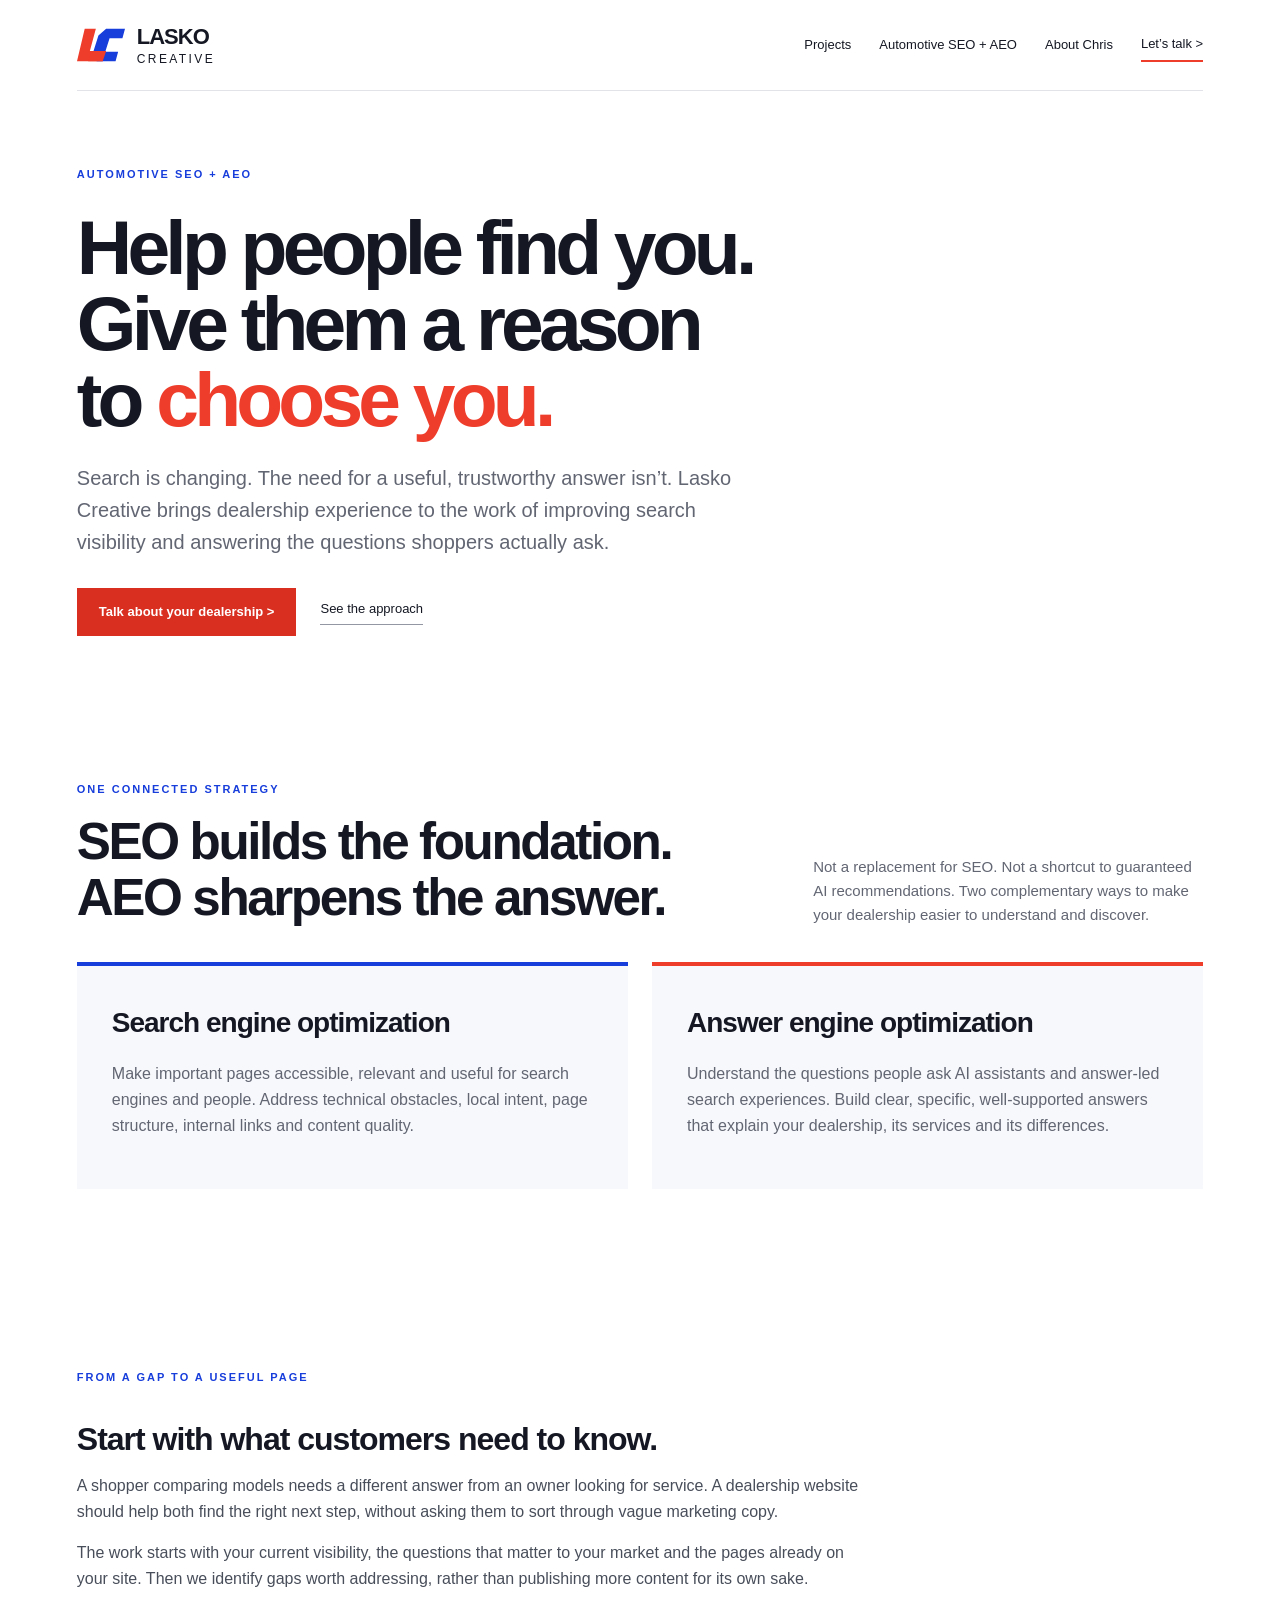
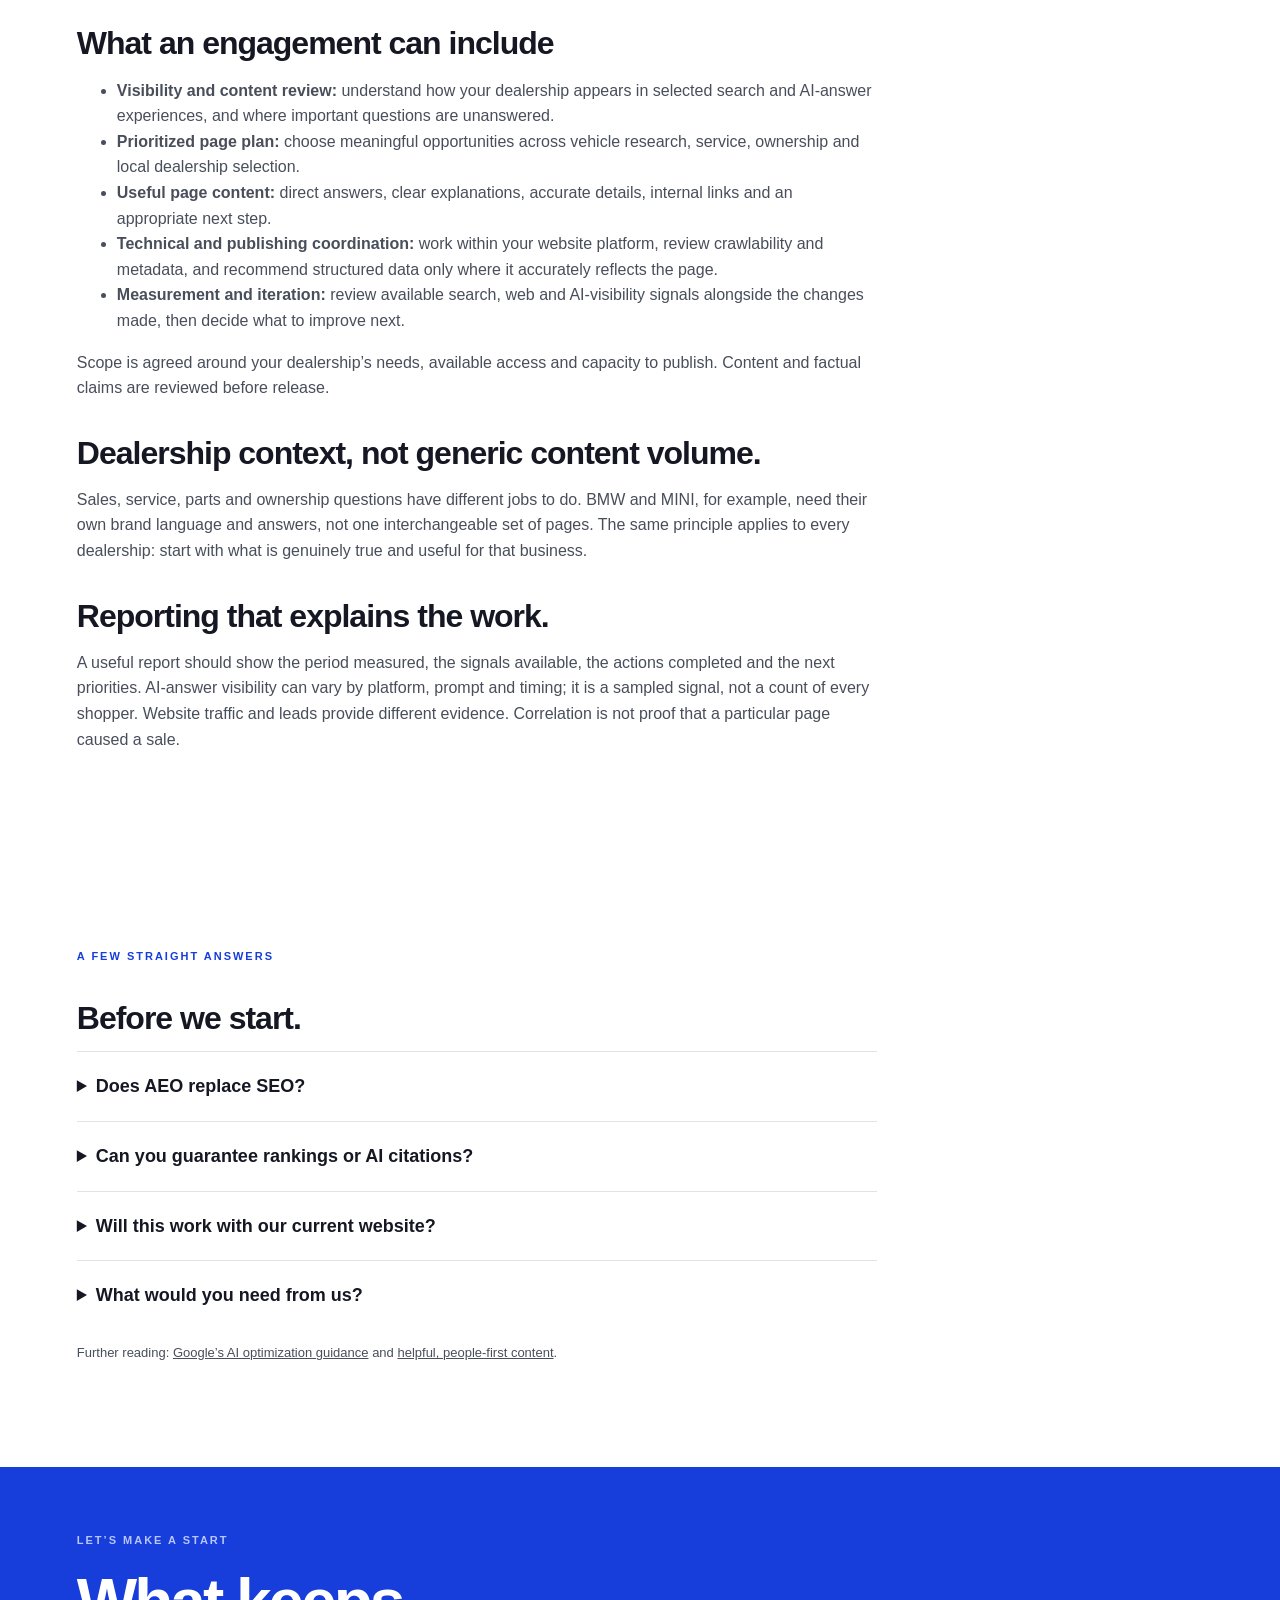
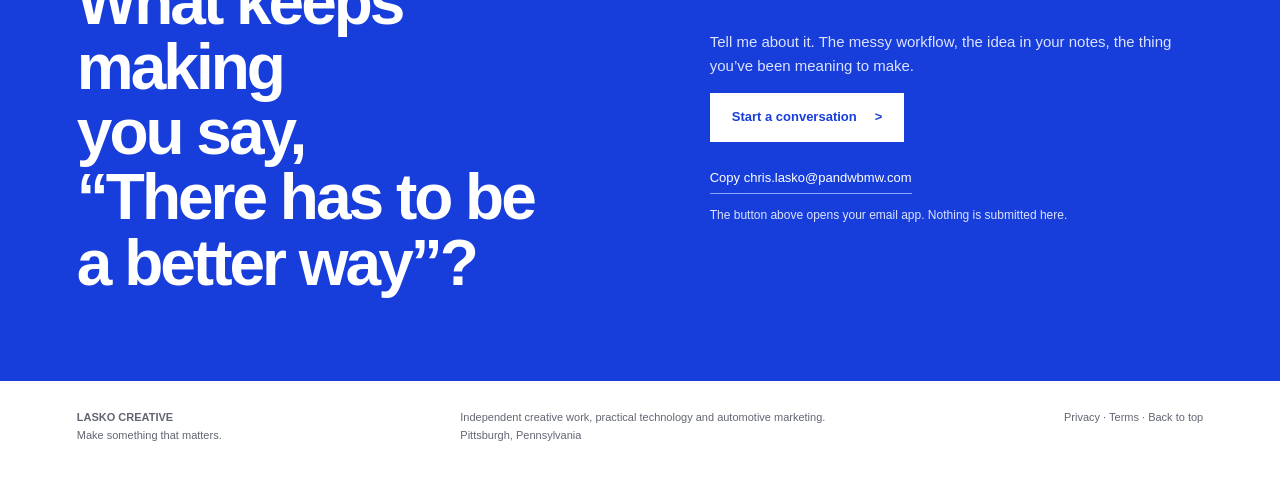
==== automotive-seo-aeo.html @ c9254aad "Redesign Lasko Creative with creative portfolio, automotive SEO/AEO and MINI Describer" ====
<!doctype html><html lang="en"><head>  <!-- Google tag (gtag.js) -->
  <script async src="https://www.googletagmanager.com/gtm.js?id=GTM-NS23FXH4"></script>
  <script async src="https://www.googletagmanager.com/gtag/js?id=G-GV3D54EW70"></script>
  <script>
    window.dataLayer = window.dataLayer || [];
    function gtag(){dataLayer.push(arguments);}
    gtag('js', new Date());

    gtag('config', 'G-GV3D54EW70');
  </script>
  <meta charset="utf-8"><meta name="viewport" content="width=device-width,initial-scale=1"><title>Automotive SEO & AEO for Dealerships | Lasko Creative</title><meta name="description" content="Dealership-focused SEO and answer engine optimization: useful content, clearer local information, practical publishing and transparent reporting."><link rel="canonical" href="https://laskocreative.com/automotive-seo-aeo.html"><meta property="og:type" content="website"><meta property="og:title" content="Automotive SEO & AEO for Dealerships | Lasko Creative"><meta property="og:description" content="Dealership-focused SEO and answer engine optimization: useful content, clearer local information, practical publishing and transparent reporting."><meta property="og:url" content="https://laskocreative.com/automotive-seo-aeo.html"><meta property="og:image" content="https://laskocreative.com/assets/sculpture.webp"><link rel="stylesheet" href="assets/site.css"><script type="application/ld+json">{"@context": "https://schema.org", "@type": "Service", "name": "Automotive SEO and AEO", "serviceType": "Search engine optimization and answer engine optimization for dealerships", "provider": {"@type": "Organization", "name": "Lasko Creative", "url": "https://laskocreative.com/"}, "url": "https://laskocreative.com/automotive-seo-aeo.html"}</script><script defer src="assets/site.js"></script></head><body><a class="skip" href="#main">Skip to content</a><header class="wrap" id="top"><nav class="nav" aria-label="Main navigation"><a class="brand" href="index.html" aria-label="Lasko Creative home"><svg viewBox="0 0 56 46" aria-hidden="true"><path d="M9 4H22L15 30H34L30 42H0Z" fill="#ef3d2b"/><path d="M34 4H56L53 15H38L33 31H48L45 42H23L18 34L25 12Z" fill="#173ddb"/><path d="M17 30H34L30 42H13Z" fill="#ef3d2b"/></svg><span><strong>LASKO</strong><small>CREATIVE</small></span></a><button class="menu-button" id="menu" aria-expanded="false" aria-controls="nav-links">Menu</button><div class="nav-links" id="nav-links"><a href="projects.html">Projects</a><a href="automotive-seo-aeo.html">Automotive SEO + AEO</a><a href="index.html#about">About Chris</a><a class="contact-link" href="#contact">Let’s talk &gt;</a></div></nav></header><main id="main"><div class="wrap"><section class="page-hero"><div class="eyebrow">Automotive SEO + AEO</div><h1>Help people find you.<br>Give them a reason<br>to <span>choose you.</span></h1><p>Search is changing. The need for a useful, trustworthy answer isn’t. Lasko Creative brings dealership experience to the work of improving search visibility and answering the questions shoppers actually ask.</p><div class="buttons"><a class="btn" href="#contact">Talk about your dealership &gt;</a><a class="text-link" href="#approach">See the approach</a></div></section><section class="section" id="approach"><div class="section-head"><div><div class="eyebrow">One connected strategy</div><h2>SEO builds the foundation.<br>AEO sharpens the answer.</h2></div><p>Not a replacement for SEO. Not a shortcut to guaranteed AI recommendations. Two complementary ways to make your dealership easier to understand and discover.</p></div><div class="path-grid"><article class="path"><h3>Search engine optimization</h3><p>Make important pages accessible, relevant and useful for search engines and people. Address technical obstacles, local intent, page structure, internal links and content quality.</p></article><article class="path red"><h3>Answer engine optimization</h3><p>Understand the questions people ask AI assistants and answer-led search experiences. Build clear, specific, well-supported answers that explain your dealership, its services and its differences.</p></article></div></section><section class="section prose"><div class="eyebrow">From a gap to a useful page</div><h2>Start with what customers need to know.</h2><p>A shopper comparing models needs a different answer from an owner looking for service. A dealership website should help both find the right next step, without asking them to sort through vague marketing copy.</p><p>The work starts with your current visibility, the questions that matter to your market and the pages already on your site. Then we identify gaps worth addressing, rather than publishing more content for its own sake.</p><h2>What an engagement can include</h2><ul><li><strong>Visibility and content review:</strong> understand how your dealership appears in selected search and AI-answer experiences, and where important questions are unanswered.</li><li><strong>Prioritized page plan:</strong> choose meaningful opportunities across vehicle research, service, ownership and local dealership selection.</li><li><strong>Useful page content:</strong> direct answers, clear explanations, accurate details, internal links and an appropriate next step.</li><li><strong>Technical and publishing coordination:</strong> work within your website platform, review crawlability and metadata, and recommend structured data only where it accurately reflects the page.</li><li><strong>Measurement and iteration:</strong> review available search, web and AI-visibility signals alongside the changes made, then decide what to improve next.</li></ul><p>Scope is agreed around your dealership’s needs, available access and capacity to publish. Content and factual claims are reviewed before release.</p><h2>Dealership context, not generic content volume.</h2><p>Sales, service, parts and ownership questions have different jobs to do. BMW and MINI, for example, need their own brand language and answers, not one interchangeable set of pages. The same principle applies to every dealership: start with what is genuinely true and useful for that business.</p><h2>Reporting that explains the work.</h2><p>A useful report should show the period measured, the signals available, the actions completed and the next priorities. AI-answer visibility can vary by platform, prompt and timing; it is a sampled signal, not a count of every shopper. Website traffic and leads provide different evidence. Correlation is not proof that a particular page caused a sale.</p></section><section class="section prose"><div class="eyebrow">A few straight answers</div><h2>Before we start.</h2><details><summary>Does AEO replace SEO?</summary><p>No. Search engines and AI-answer experiences still need accessible, useful information. Technical SEO, relevant content and clear business information remain important foundations. AEO adds attention to how questions are answered and how a business is represented in AI-generated responses.</p></details><details><summary>Can you guarantee rankings or AI citations?</summary><p>No. Search rankings, inclusion and AI citations are controlled by outside platforms. The commitment is to useful work, factual content, transparent measurement and a clear improvement plan, not a guaranteed placement.</p></details><details><summary>Will this work with our current website?</summary><p>The plan should fit your existing platform and publishing process. Access, templates and technical limits are reviewed first. Content can be prepared for your team or website provider to review and deploy; changes are not assumed to happen automatically.</p></details><details><summary>What would you need from us?</summary><p>A conversation about priorities, your website and brand guidance, accurate dealership information, and the relevant reporting or access you can authorize. We can start with a scoped review rather than a large technology project.</p></details><p class="note">Further reading: <a href="https://developers.google.com/search/docs/fundamentals/ai-optimization-guide">Google’s AI optimization guidance</a> and <a href="https://developers.google.com/search/docs/fundamentals/creating-helpful-content">helpful, people-first content</a>.</p></section></div><section class="contact" id="contact"><div class="contact-inner"><div><div class="eyebrow">Let’s make a start</div><h2>What keeps making<br>you say,<br>“There has to be<br>a better way”?</h2></div><div class="contact-actions"><p>Tell me about it. The messy workflow, the idea in your notes, the thing you’ve been meaning to make.</p><a class="btn" href="mailto:chris.lasko@pandwbmw.com?subject=An%20idea%20for%20Lasko%20Creative">Start a conversation <span aria-hidden="true">&gt;</span></a><br><button class="copy-email" id="copy-email">Copy chris.lasko@pandwbmw.com</button><p class="copy-status" id="copy-status" aria-live="polite">The button above opens your email app. Nothing is submitted here.</p></div></div></section></main><footer class="wrap footer"><div><strong>LASKO CREATIVE</strong><br>Make something that matters.</div><p>Independent creative work, practical technology and automotive marketing.<br>Pittsburgh, Pennsylvania</p><div><a href="privacy.html">Privacy</a> · <a href="terms.html">Terms</a> · <a href="#top">Back to top</a></div></footer></body></html>
---- assets/site.css ----
:root{--red:#ef3d2b;--blue:#173ddb;--ink:#151823;--muted:#626673;--line:#e1e3e9;--paper:#f7f8fb}*{box-sizing:border-box}html{scroll-behavior:smooth;scroll-padding-top:100px}body{margin:0;background:white;color:var(--ink);font:16px/1.6 Arial,Helvetica,sans-serif}body.modal-open{overflow:hidden}a{color:inherit}button,input,textarea{font:inherit}button,a{-webkit-tap-highlight-color:transparent}button{cursor:pointer}button:focus-visible,a:focus-visible,summary:focus-visible{outline:3px solid var(--blue);outline-offset:5px}.skip{position:absolute;left:20px;top:-100px;background:white;padding:12px;z-index:20}.skip:focus{top:12px}.concept-banner{background:var(--blue);color:white;padding:7px 6vw;font-size:11px;text-align:center;letter-spacing:.4px}.wrap{width:min(1210px,88vw);margin:auto}.nav{display:flex;align-items:center;justify-content:space-between;padding:24px 0;border-bottom:1px solid var(--line)}.brand{text-decoration:none;display:flex;align-items:center;gap:12px;line-height:1}.brand svg{width:48px;height:42px}.brand strong{font-size:22px;font-weight:900;letter-spacing:-1px}.brand small{display:block;font-size:12px;font-weight:400;letter-spacing:2.4px;margin-top:5px}.nav-links{display:flex;align-items:center;gap:28px;font-size:13px}.nav-links a{text-decoration:none}.nav-links .contact-link{border-bottom:2px solid var(--red);padding:6px 0}.menu-button{display:none}.hero{display:grid;grid-template-columns:1.1fr 1fr;gap:15px;align-items:center;min-height:570px;padding:54px 0 64px}.eyebrow{font-size:11px;font-weight:700;letter-spacing:2px;text-transform:uppercase;color:var(--blue)}h1{font-size:clamp(54px,5.8vw,83px);line-height:.99;letter-spacing:-4.8px;margin:25px 0;font-weight:850}h1 span{color:var(--red)}.hero p{max-width:460px;color:var(--muted);font-size:18px;line-height:1.65}.hero-art{position:relative;margin-left:-38px;z-index:-1}.hero-art img{display:block;width:125%;margin-left:-10%;height:400px;object-fit:cover;object-position:65% center}.hero-art figcaption{font-size:10px;color:#7c808b;text-align:right;margin-top:15px}.buttons{display:flex;gap:24px;align-items:center;margin-top:30px;flex-wrap:wrap}.btn{border:0;background:#d92f20;color:white;padding:14px 22px;text-decoration:none;font-size:13px;font-weight:bold;display:inline-flex;gap:18px;align-items:center}.btn:hover{background:#c92e20}.text-link{font-size:13px;text-decoration:none;border-bottom:1px solid #9297a3;padding-bottom:4px}.statement{border-top:1px solid var(--line);border-bottom:1px solid var(--line);display:flex;gap:35px;justify-content:space-between;padding:23px 0;font-size:13px}.statement span{color:var(--muted)}.section{padding:90px 0}.section-head{display:flex;justify-content:space-between;align-items:end;gap:30px;margin-bottom:35px}.section h2{font-size:clamp(34px,4vw,52px);letter-spacing:-2.4px;line-height:1.1;margin:15px 0 0;font-weight:750}.section-head p{max-width:390px;margin:0;color:var(--muted);font-size:15px}.filters{display:flex;gap:8px;flex-wrap:wrap;margin:0 0 28px}.filter{background:white;border:1px solid var(--line);border-radius:24px;padding:8px 16px;font-size:12px}.filter[aria-pressed=true]{background:var(--ink);color:white;border-color:var(--ink)}.grid{display:grid;grid-template-columns:repeat(2,1fr);gap:44px 28px}.project[hidden]{display:none}.project{margin:0;min-width:0}.project-open{width:100%;border:0;background:transparent;text-align:left;padding:0;color:inherit;display:block}.project-image{height:290px;overflow:hidden;background:#e9eefc;display:flex;align-items:center;justify-content:center;position:relative}.project-image img{width:89%;height:85%;object-fit:contain;filter:drop-shadow(0 10px 15px #18214020);transition:transform .3s}.project-open:hover img{transform:translateY(-5px)}.creative{background:#faf0e8}.license{background:#eceef4}.review{background:var(--blue);color:white;justify-content:flex-start;padding:30px 45px}.review-art{font-size:46px;font-weight:800;line-height:1.07;letter-spacing:-2px}.review-art span{display:block;color:#aebefb}.image-tag{position:absolute;top:14px;left:14px;font-size:10px;background:white;color:var(--ink);padding:4px 8px}.project-title{display:flex;justify-content:space-between;gap:15px;align-items:center;margin-top:17px}.project h3{font-size:23px;margin:0;letter-spacing:-.7px}.project .arrow{border:1px solid var(--line);width:34px;height:34px;border-radius:50%;display:grid;place-items:center;font-size:20px}.project p{color:var(--muted);font-size:14px;margin:5px 0}.project-meta{font-size:10px;text-transform:uppercase;letter-spacing:1px;color:var(--blue);margin-top:12px}.work-count{font-size:12px;color:var(--muted);margin:25px 0 0}.help{background:var(--paper)}.service-list{margin-top:35px}.service-row{display:grid;grid-template-columns:55px 1fr 1.2fr;gap:25px;border-top:1px solid #d9dde6;padding:28px 0}.service-row:last-child{border-bottom:1px solid #d9dde6}.service-no{color:#d92f20;font:12px monospace}.service-row h3{font-size:25px;letter-spacing:-.7px;line-height:1.2;margin:0}.service-row p{font-size:15px;margin:0;color:var(--muted)}.process{display:grid;grid-template-columns:repeat(3,1fr);gap:35px;margin-top:45px}.process article{border-top:3px solid var(--blue);padding-top:20px}.process h3{font-size:21px;margin:7px 0}.process p{font-size:15px;color:var(--muted)}.about{display:grid;grid-template-columns:.85fr 1.15fr;gap:10%;align-items:start;border-top:1px solid var(--line)}.signature{font:italic 36px Georgia;margin-top:25px}.about-copy p{font-size:19px;line-height:1.75;margin-top:0;color:#414652}.about-copy p:last-child{font-size:15px;color:var(--muted)}.about-mark{font-size:110px;line-height:1;letter-spacing:-13px;font-weight:900;color:var(--red);margin:30px 0 15px}.contact{background:var(--blue);color:white;padding:65px 6vw}.contact-inner{width:min(1210px,100%);margin:auto;display:grid;grid-template-columns:1.1fr 1fr;gap:8%;align-items:center}.contact .eyebrow{color:#b8c7ff}.contact h2{font-size:clamp(40px,5vw,67px);line-height:1.02;letter-spacing:-3px;margin:20px 0}.contact p{color:#dce3ff;font-size:15px}.contact .btn{background:white;color:var(--blue)}.contact .btn:hover{background:#e7ecff}.contact-actions{padding-top:10px}.copy-email{background:none;color:white;border:0;border-bottom:1px solid #8ea5ff;padding:4px 0;margin-top:22px;font-size:13px;text-align:left;word-break:break-all}.copy-status{min-height:25px;font-size:12px!important}.footer{display:flex;justify-content:space-between;gap:25px;align-items:start;padding:28px 0 35px;font-size:11px;color:var(--muted)}.footer p{margin:0;max-width:550px}.footer a{text-decoration:none}dialog{border:0;padding:0;width:min(760px,92vw);max-height:88vh;box-shadow:0 20px 90px #0004}dialog::backdrop{background:#0d1834a8;backdrop-filter:blur(5px)}.dialog-top{display:flex;justify-content:space-between;align-items:center;padding:22px 30px;border-bottom:1px solid var(--line)}.close{background:white;border:1px solid var(--line);font-size:12px;padding:8px 13px}.dialog-body{padding:32px}.dialog-body h2{font-size:37px;letter-spacing:-1.5px;line-height:1.1;margin:8px 0 20px}.dialog-body p{color:#535967}.dialog-body h3{font-size:14px;margin-top:25px}.dialog-body ul{padding-left:20px;font-size:15px;color:#535967}.dialog-body .btn{margin-top:20px}.dialog-note{font-size:11px!important;color:#7b808a!important}.dialog-status{color:var(--blue);font-size:11px;text-transform:uppercase;letter-spacing:1px}.empty{padding:30px 0;color:var(--muted)}@media(max-width:800px){.wrap{width:88vw}.hero{grid-template-columns:1fr;padding:48px 0 25px;min-height:0}.hero-copy{position:relative;z-index:1}.hero h1{font-size:62px;letter-spacing:-3.3px;max-width:550px}.hero p{max-width:540px}.hero-art{margin:0}.hero-art img{height:260px;width:100%;margin:0;object-position:70% center}.hero-art figcaption{margin-top:0}.statement{gap:14px;flex-wrap:wrap}.section{padding:60px 0}.section-head{display:block}.section-head p{margin-top:20px}.grid{gap:32px 22px}.project-image{height:220px}.service-row{grid-template-columns:30px 1fr;gap:15px}.service-row p{grid-column:2}.process{gap:25px}.about{gap:35px}.contact-inner{grid-template-columns:1fr;gap:20px}}@media(max-width:560px){.nav{padding:20px 0;position:relative}.brand strong{font-size:20px}.brand svg{width:41px}.menu-button{display:block;background:white;border:1px solid var(--line);padding:8px 11px;font-size:12px}.nav-links{display:none;position:absolute;top:84px;background:white;left:0;right:0;z-index:10;box-shadow:0 10px 25px #0001;padding:25px;align-items:start;gap:20px}.nav-links.open{display:flex;flex-direction:column}.hero h1{font-size:53px;letter-spacing:-2.8px}.hero p{font-size:16px}.hero-art img{height:225px}.hero-art{margin-top:15px}.statement{font-size:11px}.grid{grid-template-columns:1fr}.project-image{height:270px}.section h2{font-size:36px;letter-spacing:-1.8px}.process,.about{grid-template-columns:1fr}.about-mark{display:none}.about-copy p{font-size:17px}.contact{padding:50px 6vw}.contact h2{font-size:45px;letter-spacing:-2px}.footer{flex-direction:column;gap:15px}.dialog-top{padding:17px 20px}.dialog-body{padding:24px}.dialog-body h2{font-size:30px}.concept-banner{font-size:10px}.review-art{font-size:43px}}@media(prefers-reduced-motion:reduce){html{scroll-behavior:auto}*{transition:none!important}}@media print{.concept-banner,.filters,.menu-button,.contact-actions,dialog{display:none}.project{break-inside:avoid}.hero-art img{height:250px}.section{padding:30px 0}.contact{background:#eef2ff;color:var(--ink)}.contact p{color:var(--ink)}}

.page-hero{padding:75px 0 55px;max-width:850px}.page-hero h1{font-size:clamp(45px,6vw,78px)}.page-hero p{font-size:20px;color:var(--muted);max-width:690px}.path-grid{display:grid;grid-template-columns:1fr 1fr;gap:24px}.path{padding:35px;background:var(--paper);border-top:4px solid var(--blue)}.path h3{font-size:28px;letter-spacing:-1px;margin:0 0 15px}.path p{color:var(--muted)}.path.red{border-color:var(--red)}.prose{max-width:800px}.prose h2{font-size:32px;letter-spacing:-1px;margin:35px 0 15px}.prose p,.prose li{color:#484e5a}.detail-image{width:100%;max-height:530px;object-fit:contain;background:var(--paper);padding:35px;margin-bottom:30px}.status{font-size:11px;font-weight:bold;letter-spacing:1px;text-transform:uppercase;color:var(--blue)}details{padding:20px 0;border-top:1px solid var(--line)}summary{font-size:18px;font-weight:bold;cursor:pointer}.project-open{text-decoration:none}.hero-art{z-index:0;pointer-events:none}.hero{overflow:hidden}.review-art{margin:0}.note{font-size:13px;color:var(--muted)}@media(max-width:650px){.path-grid{grid-template-columns:1fr}.page-hero{padding:45px 0}.path{padding:25px}.detail-image{padding:10px}}
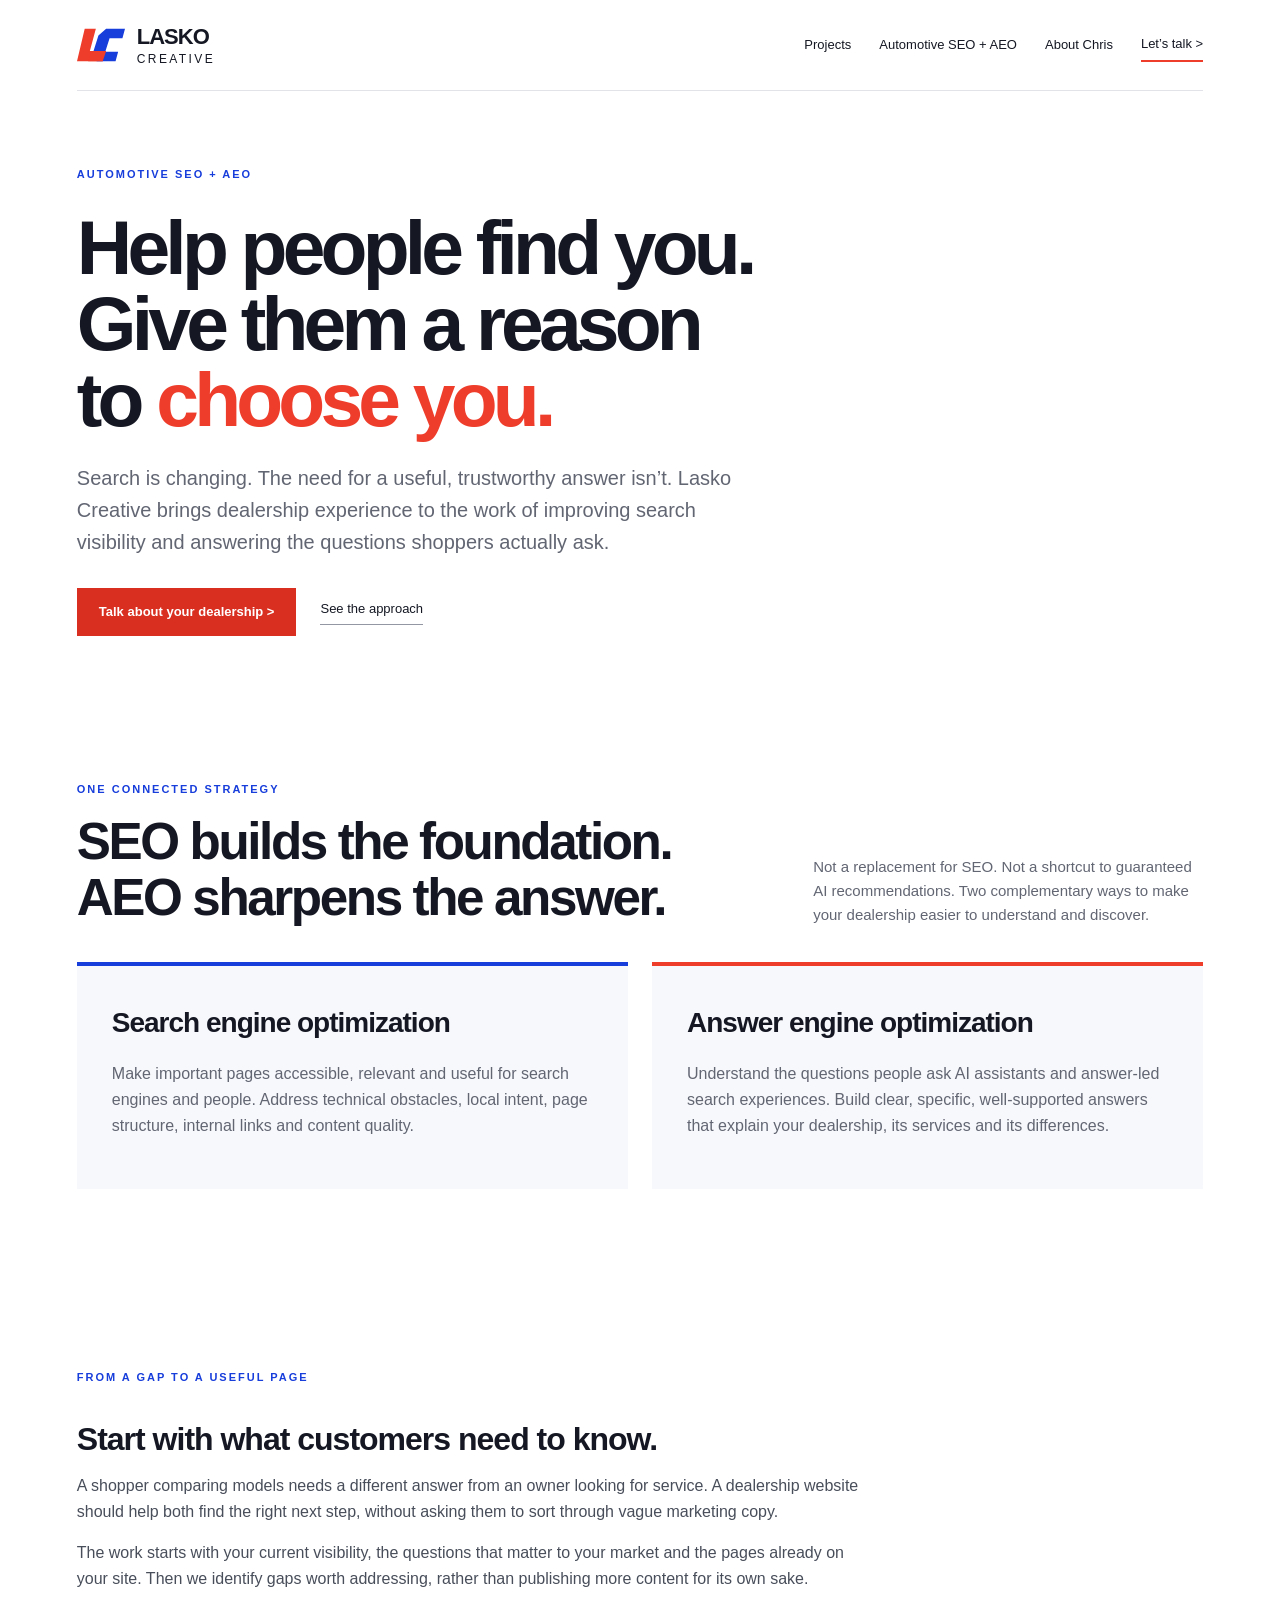
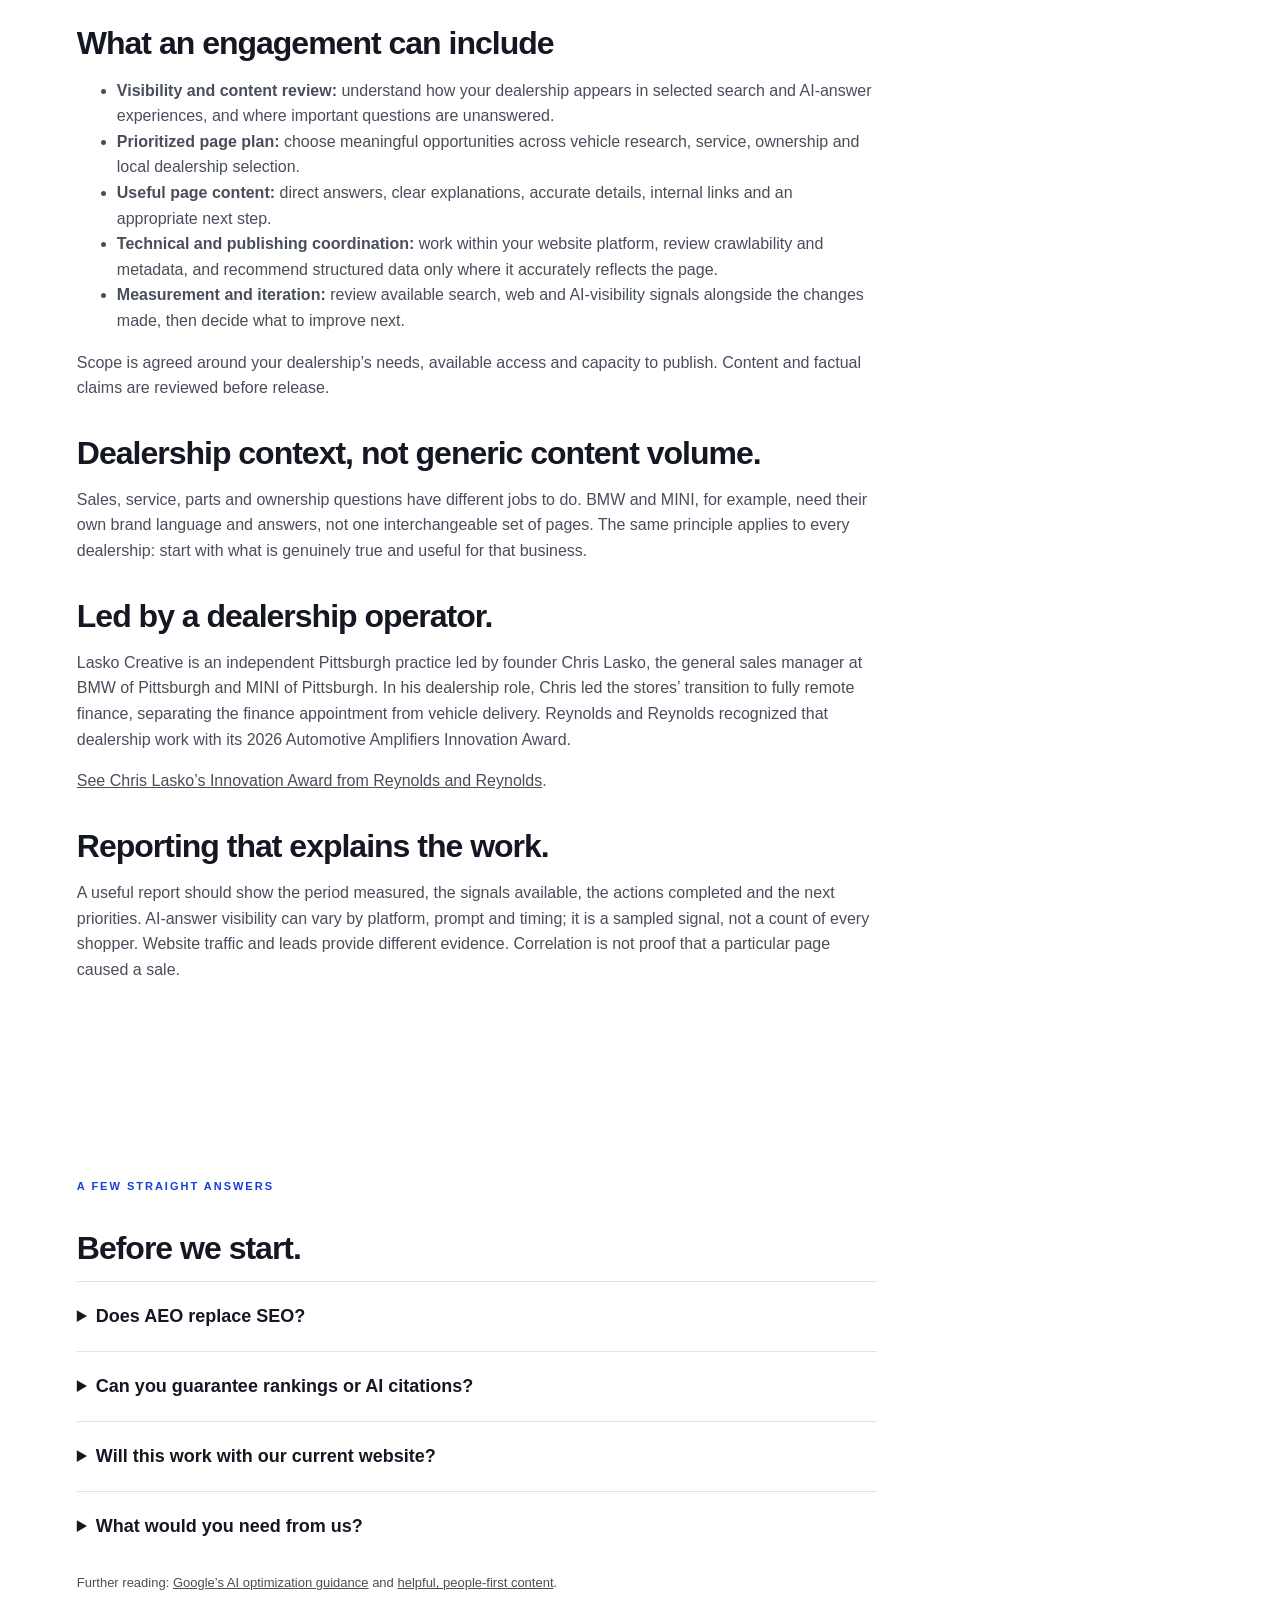
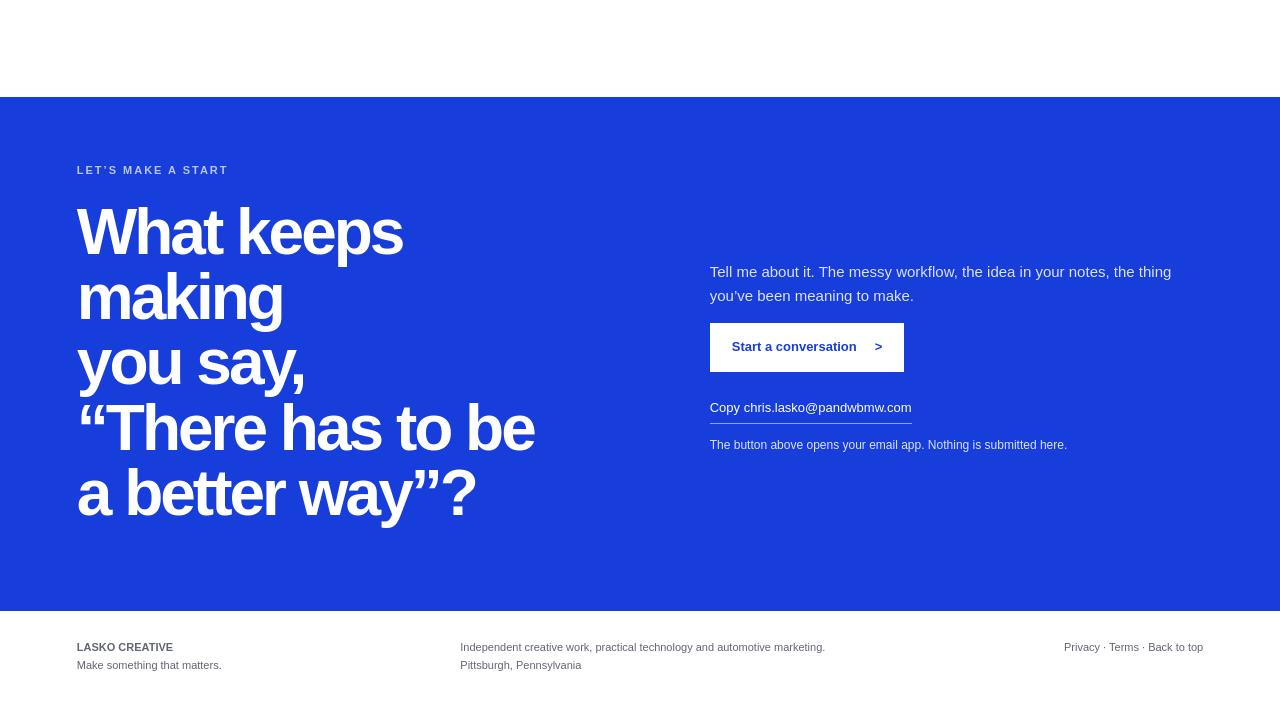
==== commit 36b141f3: "Add verified founder credentials to automotive SEO and AEO page" ====
--- a/automotive-seo-aeo.html
+++ b/automotive-seo-aeo.html
@@ -8,4 +8,4 @@
 
     gtag('config', 'G-GV3D54EW70');
   </script>
-  <meta charset="utf-8"><meta name="viewport" content="width=device-width,initial-scale=1"><title>Automotive SEO & AEO for Dealerships | Lasko Creative</title><meta name="description" content="Dealership-focused SEO and answer engine optimization: useful content, clearer local information, practical publishing and transparent reporting."><link rel="canonical" href="https://laskocreative.com/automotive-seo-aeo.html"><meta property="og:type" content="website"><meta property="og:title" content="Automotive SEO & AEO for Dealerships | Lasko Creative"><meta property="og:description" content="Dealership-focused SEO and answer engine optimization: useful content, clearer local information, practical publishing and transparent reporting."><meta property="og:url" content="https://laskocreative.com/automotive-seo-aeo.html"><meta property="og:image" content="https://laskocreative.com/assets/sculpture.webp"><link rel="stylesheet" href="assets/site.css"><script type="application/ld+json">{"@context": "https://schema.org", "@type": "Service", "name": "Automotive SEO and AEO", "serviceType": "Search engine optimization and answer engine optimization for dealerships", "provider": {"@type": "Organization", "name": "Lasko Creative", "url": "https://laskocreative.com/"}, "url": "https://laskocreative.com/automotive-seo-aeo.html"}</script><script defer src="assets/site.js"></script></head><body><a class="skip" href="#main">Skip to content</a><header class="wrap" id="top"><nav class="nav" aria-label="Main navigation"><a class="brand" href="index.html" aria-label="Lasko Creative home"><svg viewBox="0 0 56 46" aria-hidden="true"><path d="M9 4H22L15 30H34L30 42H0Z" fill="#ef3d2b"/><path d="M34 4H56L53 15H38L33 31H48L45 42H23L18 34L25 12Z" fill="#173ddb"/><path d="M17 30H34L30 42H13Z" fill="#ef3d2b"/></svg><span><strong>LASKO</strong><small>CREATIVE</small></span></a><button class="menu-button" id="menu" aria-expanded="false" aria-controls="nav-links">Menu</button><div class="nav-links" id="nav-links"><a href="projects.html">Projects</a><a href="automotive-seo-aeo.html">Automotive SEO + AEO</a><a href="index.html#about">About Chris</a><a class="contact-link" href="#contact">Let’s talk &gt;</a></div></nav></header><main id="main"><div class="wrap"><section class="page-hero"><div class="eyebrow">Automotive SEO + AEO</div><h1>Help people find you.<br>Give them a reason<br>to <span>choose you.</span></h1><p>Search is changing. The need for a useful, trustworthy answer isn’t. Lasko Creative brings dealership experience to the work of improving search visibility and answering the questions shoppers actually ask.</p><div class="buttons"><a class="btn" href="#contact">Talk about your dealership &gt;</a><a class="text-link" href="#approach">See the approach</a></div></section><section class="section" id="approach"><div class="section-head"><div><div class="eyebrow">One connected strategy</div><h2>SEO builds the foundation.<br>AEO sharpens the answer.</h2></div><p>Not a replacement for SEO. Not a shortcut to guaranteed AI recommendations. Two complementary ways to make your dealership easier to understand and discover.</p></div><div class="path-grid"><article class="path"><h3>Search engine optimization</h3><p>Make important pages accessible, relevant and useful for search engines and people. Address technical obstacles, local intent, page structure, internal links and content quality.</p></article><article class="path red"><h3>Answer engine optimization</h3><p>Understand the questions people ask AI assistants and answer-led search experiences. Build clear, specific, well-supported answers that explain your dealership, its services and its differences.</p></article></div></section><section class="section prose"><div class="eyebrow">From a gap to a useful page</div><h2>Start with what customers need to know.</h2><p>A shopper comparing models needs a different answer from an owner looking for service. A dealership website should help both find the right next step, without asking them to sort through vague marketing copy.</p><p>The work starts with your current visibility, the questions that matter to your market and the pages already on your site. Then we identify gaps worth addressing, rather than publishing more content for its own sake.</p><h2>What an engagement can include</h2><ul><li><strong>Visibility and content review:</strong> understand how your dealership appears in selected search and AI-answer experiences, and where important questions are unanswered.</li><li><strong>Prioritized page plan:</strong> choose meaningful opportunities across vehicle research, service, ownership and local dealership selection.</li><li><strong>Useful page content:</strong> direct answers, clear explanations, accurate details, internal links and an appropriate next step.</li><li><strong>Technical and publishing coordination:</strong> work within your website platform, review crawlability and metadata, and recommend structured data only where it accurately reflects the page.</li><li><strong>Measurement and iteration:</strong> review available search, web and AI-visibility signals alongside the changes made, then decide what to improve next.</li></ul><p>Scope is agreed around your dealership’s needs, available access and capacity to publish. Content and factual claims are reviewed before release.</p><h2>Dealership context, not generic content volume.</h2><p>Sales, service, parts and ownership questions have different jobs to do. BMW and MINI, for example, need their own brand language and answers, not one interchangeable set of pages. The same principle applies to every dealership: start with what is genuinely true and useful for that business.</p><h2>Reporting that explains the work.</h2><p>A useful report should show the period measured, the signals available, the actions completed and the next priorities. AI-answer visibility can vary by platform, prompt and timing; it is a sampled signal, not a count of every shopper. Website traffic and leads provide different evidence. Correlation is not proof that a particular page caused a sale.</p></section><section class="section prose"><div class="eyebrow">A few straight answers</div><h2>Before we start.</h2><details><summary>Does AEO replace SEO?</summary><p>No. Search engines and AI-answer experiences still need accessible, useful information. Technical SEO, relevant content and clear business information remain important foundations. AEO adds attention to how questions are answered and how a business is represented in AI-generated responses.</p></details><details><summary>Can you guarantee rankings or AI citations?</summary><p>No. Search rankings, inclusion and AI citations are controlled by outside platforms. The commitment is to useful work, factual content, transparent measurement and a clear improvement plan, not a guaranteed placement.</p></details><details><summary>Will this work with our current website?</summary><p>The plan should fit your existing platform and publishing process. Access, templates and technical limits are reviewed first. Content can be prepared for your team or website provider to review and deploy; changes are not assumed to happen automatically.</p></details><details><summary>What would you need from us?</summary><p>A conversation about priorities, your website and brand guidance, accurate dealership information, and the relevant reporting or access you can authorize. We can start with a scoped review rather than a large technology project.</p></details><p class="note">Further reading: <a href="https://developers.google.com/search/docs/fundamentals/ai-optimization-guide">Google’s AI optimization guidance</a> and <a href="https://developers.google.com/search/docs/fundamentals/creating-helpful-content">helpful, people-first content</a>.</p></section></div><section class="contact" id="contact"><div class="contact-inner"><div><div class="eyebrow">Let’s make a start</div><h2>What keeps making<br>you say,<br>“There has to be<br>a better way”?</h2></div><div class="contact-actions"><p>Tell me about it. The messy workflow, the idea in your notes, the thing you’ve been meaning to make.</p><a class="btn" href="mailto:chris.lasko@pandwbmw.com?subject=An%20idea%20for%20Lasko%20Creative">Start a conversation <span aria-hidden="true">&gt;</span></a><br><button class="copy-email" id="copy-email">Copy chris.lasko@pandwbmw.com</button><p class="copy-status" id="copy-status" aria-live="polite">The button above opens your email app. Nothing is submitted here.</p></div></div></section></main><footer class="wrap footer"><div><strong>LASKO CREATIVE</strong><br>Make something that matters.</div><p>Independent creative work, practical technology and automotive marketing.<br>Pittsburgh, Pennsylvania</p><div><a href="privacy.html">Privacy</a> · <a href="terms.html">Terms</a> · <a href="#top">Back to top</a></div></footer></body></html>+  <meta charset="utf-8"><meta name="viewport" content="width=device-width,initial-scale=1"><title>Automotive SEO & AEO for Dealerships | Lasko Creative</title><meta name="description" content="Dealership-focused SEO and answer engine optimization: useful content, clearer local information, practical publishing and transparent reporting."><link rel="canonical" href="https://laskocreative.com/automotive-seo-aeo.html"><meta property="og:type" content="website"><meta property="og:title" content="Automotive SEO & AEO for Dealerships | Lasko Creative"><meta property="og:description" content="Dealership-focused SEO and answer engine optimization: useful content, clearer local information, practical publishing and transparent reporting."><meta property="og:url" content="https://laskocreative.com/automotive-seo-aeo.html"><meta property="og:image" content="https://laskocreative.com/assets/sculpture.webp"><link rel="stylesheet" href="assets/site.css"><script type="application/ld+json">{"@context": "https://schema.org", "@type": "Service", "name": "Automotive SEO and AEO", "serviceType": "Search engine optimization and answer engine optimization for dealerships", "provider": {"@type": "Organization", "name": "Lasko Creative", "url": "https://laskocreative.com/"}, "url": "https://laskocreative.com/automotive-seo-aeo.html"}</script><script defer src="assets/site.js"></script></head><body><a class="skip" href="#main">Skip to content</a><header class="wrap" id="top"><nav class="nav" aria-label="Main navigation"><a class="brand" href="index.html" aria-label="Lasko Creative home"><svg viewBox="0 0 56 46" aria-hidden="true"><path d="M9 4H22L15 30H34L30 42H0Z" fill="#ef3d2b"/><path d="M34 4H56L53 15H38L33 31H48L45 42H23L18 34L25 12Z" fill="#173ddb"/><path d="M17 30H34L30 42H13Z" fill="#ef3d2b"/></svg><span><strong>LASKO</strong><small>CREATIVE</small></span></a><button class="menu-button" id="menu" aria-expanded="false" aria-controls="nav-links">Menu</button><div class="nav-links" id="nav-links"><a href="projects.html">Projects</a><a href="automotive-seo-aeo.html">Automotive SEO + AEO</a><a href="index.html#about">About Chris</a><a class="contact-link" href="#contact">Let’s talk &gt;</a></div></nav></header><main id="main"><div class="wrap"><section class="page-hero"><div class="eyebrow">Automotive SEO + AEO</div><h1>Help people find you.<br>Give them a reason<br>to <span>choose you.</span></h1><p>Search is changing. The need for a useful, trustworthy answer isn’t. Lasko Creative brings dealership experience to the work of improving search visibility and answering the questions shoppers actually ask.</p><div class="buttons"><a class="btn" href="#contact">Talk about your dealership &gt;</a><a class="text-link" href="#approach">See the approach</a></div></section><section class="section" id="approach"><div class="section-head"><div><div class="eyebrow">One connected strategy</div><h2>SEO builds the foundation.<br>AEO sharpens the answer.</h2></div><p>Not a replacement for SEO. Not a shortcut to guaranteed AI recommendations. Two complementary ways to make your dealership easier to understand and discover.</p></div><div class="path-grid"><article class="path"><h3>Search engine optimization</h3><p>Make important pages accessible, relevant and useful for search engines and people. Address technical obstacles, local intent, page structure, internal links and content quality.</p></article><article class="path red"><h3>Answer engine optimization</h3><p>Understand the questions people ask AI assistants and answer-led search experiences. Build clear, specific, well-supported answers that explain your dealership, its services and its differences.</p></article></div></section><section class="section prose"><div class="eyebrow">From a gap to a useful page</div><h2>Start with what customers need to know.</h2><p>A shopper comparing models needs a different answer from an owner looking for service. A dealership website should help both find the right next step, without asking them to sort through vague marketing copy.</p><p>The work starts with your current visibility, the questions that matter to your market and the pages already on your site. Then we identify gaps worth addressing, rather than publishing more content for its own sake.</p><h2>What an engagement can include</h2><ul><li><strong>Visibility and content review:</strong> understand how your dealership appears in selected search and AI-answer experiences, and where important questions are unanswered.</li><li><strong>Prioritized page plan:</strong> choose meaningful opportunities across vehicle research, service, ownership and local dealership selection.</li><li><strong>Useful page content:</strong> direct answers, clear explanations, accurate details, internal links and an appropriate next step.</li><li><strong>Technical and publishing coordination:</strong> work within your website platform, review crawlability and metadata, and recommend structured data only where it accurately reflects the page.</li><li><strong>Measurement and iteration:</strong> review available search, web and AI-visibility signals alongside the changes made, then decide what to improve next.</li></ul><p>Scope is agreed around your dealership’s needs, available access and capacity to publish. Content and factual claims are reviewed before release.</p><h2>Dealership context, not generic content volume.</h2><p>Sales, service, parts and ownership questions have different jobs to do. BMW and MINI, for example, need their own brand language and answers, not one interchangeable set of pages. The same principle applies to every dealership: start with what is genuinely true and useful for that business.</p><h2>Led by a dealership operator.</h2><p>Lasko Creative is an independent Pittsburgh practice led by founder Chris Lasko, the general sales manager at BMW of Pittsburgh and MINI of Pittsburgh. In his dealership role, Chris led the stores’ transition to fully remote finance, separating the finance appointment from vehicle delivery. Reynolds and Reynolds recognized that dealership work with its 2026 Automotive Amplifiers Innovation Award.</p><p><a href="https://www.reyrey.com/amplify/automotive-amplifiers-contest">See Chris Lasko’s Innovation Award from Reynolds and Reynolds</a>.</p><h2>Reporting that explains the work.</h2><p>A useful report should show the period measured, the signals available, the actions completed and the next priorities. AI-answer visibility can vary by platform, prompt and timing; it is a sampled signal, not a count of every shopper. Website traffic and leads provide different evidence. Correlation is not proof that a particular page caused a sale.</p></section><section class="section prose"><div class="eyebrow">A few straight answers</div><h2>Before we start.</h2><details><summary>Does AEO replace SEO?</summary><p>No. Search engines and AI-answer experiences still need accessible, useful information. Technical SEO, relevant content and clear business information remain important foundations. AEO adds attention to how questions are answered and how a business is represented in AI-generated responses.</p></details><details><summary>Can you guarantee rankings or AI citations?</summary><p>No. Search rankings, inclusion and AI citations are controlled by outside platforms. The commitment is to useful work, factual content, transparent measurement and a clear improvement plan, not a guaranteed placement.</p></details><details><summary>Will this work with our current website?</summary><p>The plan should fit your existing platform and publishing process. Access, templates and technical limits are reviewed first. Content can be prepared for your team or website provider to review and deploy; changes are not assumed to happen automatically.</p></details><details><summary>What would you need from us?</summary><p>A conversation about priorities, your website and brand guidance, accurate dealership information, and the relevant reporting or access you can authorize. We can start with a scoped review rather than a large technology project.</p></details><p class="note">Further reading: <a href="https://developers.google.com/search/docs/fundamentals/ai-optimization-guide">Google’s AI optimization guidance</a> and <a href="https://developers.google.com/search/docs/fundamentals/creating-helpful-content">helpful, people-first content</a>.</p></section></div><section class="contact" id="contact"><div class="contact-inner"><div><div class="eyebrow">Let’s make a start</div><h2>What keeps making<br>you say,<br>“There has to be<br>a better way”?</h2></div><div class="contact-actions"><p>Tell me about it. The messy workflow, the idea in your notes, the thing you’ve been meaning to make.</p><a class="btn" href="mailto:chris.lasko@pandwbmw.com?subject=An%20idea%20for%20Lasko%20Creative">Start a conversation <span aria-hidden="true">&gt;</span></a><br><button class="copy-email" id="copy-email">Copy chris.lasko@pandwbmw.com</button><p class="copy-status" id="copy-status" aria-live="polite">The button above opens your email app. Nothing is submitted here.</p></div></div></section></main><footer class="wrap footer"><div><strong>LASKO CREATIVE</strong><br>Make something that matters.</div><p>Independent creative work, practical technology and automotive marketing.<br>Pittsburgh, Pennsylvania</p><div><a href="privacy.html">Privacy</a> · <a href="terms.html">Terms</a> · <a href="#top">Back to top</a></div></footer></body></html>
